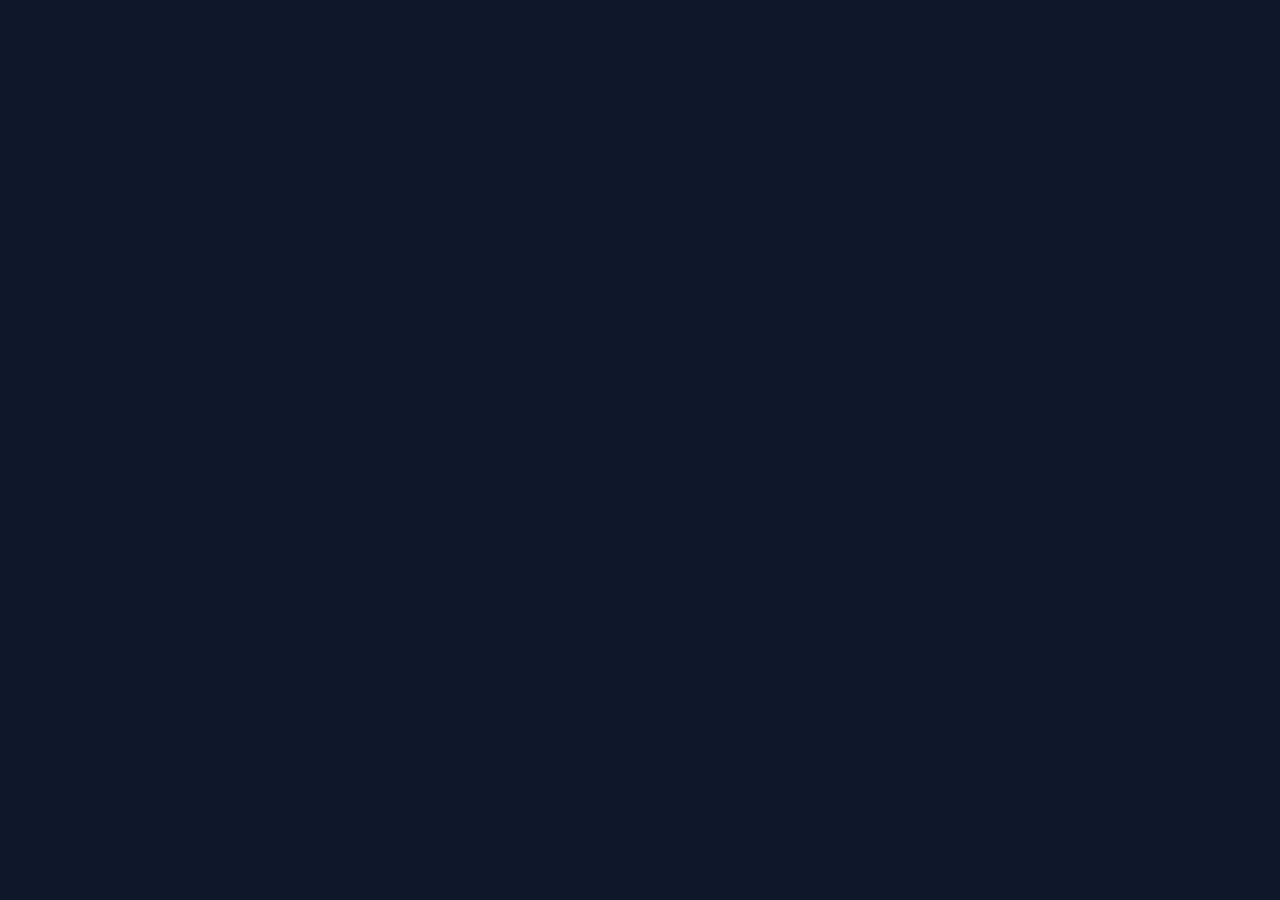
==== album-detail.html @ 4dbed735 "Feat: head y conexiones a css" ====
<!DOCTYPE html>
<html lang="en">
<head>
    <meta charset="UTF-8">
    <meta name="viewport" content="width=device-width, initial-scale=1.0">
    <title>MusicStream — Cosmic Echoes</title>
    <link rel="preconnect" href="https://fonts.googleapis.com">
    <link href="https://fonts.googleapis.com/css2?family=Barlow:wght@400;600;700&family=DM+Sans:wght@400;500;600&display=swap" rel="stylesheet">
    <link rel="stylesheet" href="css/main.css">
    <link rel="stylesheet" href="css/layout.css">
    <link rel="stylesheet" href="css/components.css">

    <meta name="description" content="Discover the latest tracks, album details, and exclusive content on MusicStream.">
    <meta name="keywords" content="album details, tracklist, exclusive content, music discovery, new releases">
    <meta name="author" content="Daniel Borja">

</head>
<body>
    
</body>
</html>
---- css/main.css ----
:root {
  --bg-main:       #0F172A;
  --bg-card:       #1E293B;
  --bg-elevated:   #273548;
  --border:        #334155;

  --green:         #81C14B;
  --green-hover:   #6aad34;
  --pink:          #FF3CC7;
  --cyan:          #9CFFFA;

  --text:          #F1F5F9;
  --text-sub:      #94A3B8;
  --text-muted:    #64748B;

  --radius:        10px;
  --radius-sm:     6px;
  --radius-full:   9999px;
}

/* ===== RESET ===== */
*, *::before, *::after { box-sizing: border-box; margin: 0; padding: 0; }
ul, ol { list-style: none; }
a { text-decoration: none; color: inherit; }
img { display: block; max-width: 100%; }
button { font: inherit; cursor: pointer; border: none; background: none; }
input, select, textarea { font: inherit; border: none; outline: none; background: none; }
html { scroll-behavior: smooth; }

/* ===== BASE ===== */
body {
  font-family: 'DM Sans', sans-serif;
  font-size: 15px;
  color: var(--text);
  background: var(--bg-main);
  line-height: 1.6;
  overflow-x: hidden;
  -webkit-font-smoothing: antialiased;
}

h1, h2, h3, h4 {
  font-family: 'Barlow', sans-serif;
  font-weight: 700;
  line-height: 1.2;
}

p { color: var(--text-sub); }
small { font-size: 12px; color: var(--text-muted); }

/* ===== SCROLLBAR ===== */
::-webkit-scrollbar { width: 5px; }
::-webkit-scrollbar-track { background: var(--bg-main); }
::-webkit-scrollbar-thumb { background: var(--border); border-radius: 99px; }
::-webkit-scrollbar-thumb:hover { background: var(--green); }

::selection { background: rgba(129,193,75,0.25); }
---- css/layout.css ----
/* ===== NAVBAR ===== */
.navbar {
  display: flex;
  align-items: center;
  justify-content: space-between;
  padding: 0 24px;
  height: 64px;
  background: var(--bg-card);
  border-bottom: 1px solid var(--border);
  position: sticky;
  top: 0;
  z-index: 100;
}

.navbar-logo {
  display: flex;
  align-items: center;
  gap: 10px;
  font-family: 'Barlow', sans-serif;
  font-size: 20px;
  font-weight: 700;
  color: var(--text);
}

.navbar-logo img {
  width: 32px;
  height: 32px;
}

.navbar-links {
  display: flex;
  gap: 32px;
}

.navbar-links a {
  color: var(--text-sub);
  font-size: 15px;
  font-weight: 500;
  transition: color 0.2s;
}

.navbar-links a:hover,
.navbar-links a.active {
  color: var(--text);
}

.navbar-links a.active {
  border-bottom: 2px solid var(--green);
  padding-bottom: 2px;
}

.navbar-actions {
  display: flex;
  align-items: center;
  gap: 16px;
}

.navbar-actions img {
  width: 20px;
  height: 20px;
  opacity: 0.7;
  cursor: pointer;
  transition: opacity 0.2s;
}

.navbar-actions img:hover { opacity: 1; }

.search-bar {
  display: flex;
  align-items: center;
  gap: 8px;
  background: var(--bg-elevated);
  border: 1px solid var(--border);
  border-radius: var(--radius-full);
  padding: 6px 14px;
}

.search-bar img { width: 16px; opacity: 0.5; }

.search-bar input {
  width: 200px;
  color: var(--text);
  font-size: 14px;
}

.search-bar input::placeholder { color: var(--text-muted); }

.avatar {
  width: 36px;
  height: 36px;
  border-radius: 50%;
  object-fit: cover;
  cursor: pointer;
  border: 2px solid var(--border);
}

/* ===== SIDEBAR ===== */
.sidebar {
  width: 200px;
  min-height: calc(100vh - 64px);
  background: var(--bg-card);
  border-right: 1px solid var(--border);
  padding: 24px 0;
  flex-shrink: 0;
}

.sidebar-label {
  font-size: 11px;
  font-weight: 600;
  letter-spacing: 1px;
  text-transform: uppercase;
  color: var(--text-muted);
  padding: 0 20px;
  margin-bottom: 12px;
}

.sidebar-item {
  display: flex;
  align-items: center;
  gap: 10px;
  padding: 10px 20px;
  color: var(--text-sub);
  font-size: 14px;
  font-weight: 500;
  cursor: pointer;
  transition: all 0.2s;
}

.sidebar-item:hover {
  background: var(--bg-elevated);
  color: var(--text);
}

.sidebar-item.active {
  color: var(--green);
  background: rgba(129, 193, 75, 0.08);
}

.sidebar-item img {
  width: 18px;
  height: 18px;
  opacity: 0.6;
}

.sidebar-item.active img,
.sidebar-item:hover img {
  opacity: 1;
}

/* ===== PAGE LAYOUT ===== */
.page-wrapper {
  display: flex;
}

.page-content {
  flex: 1;
  padding: 32px;
  min-width: 0;
}

/* ===== BREADCRUMB ===== */
.breadcrumb {
  display: flex;
  align-items: center;
  gap: 8px;
  font-size: 13px;
  color: var(--text-muted);
  margin-bottom: 24px;
}

.breadcrumb a:hover { color: var(--green); }
.breadcrumb span { color: var(--text-sub); }

/* ===== SECTION TITLE ===== */
.section-title {
  font-size: 20px;
  font-weight: 700;
  color: var(--text);
  margin-bottom: 20px;
}

/* ===== RESPONSIVE ===== */
@media (max-width: 768px) {
  .sidebar { display: none; }
  .page-content { padding: 16px; }
  .navbar-links { display: none; }
  .search-bar input { width: 120px; }
}
---- css/components.css ----
.btn {
  display: inline-flex;
  align-items: center;
  justify-content: center;
  gap: 8px;
  padding: 10px 22px;
  border-radius: var(--radius-full);
  font-size: 14px;
  font-weight: 600;
  cursor: pointer;
  transition: all 0.2s;
  white-space: nowrap;
}

.btn-primary {
  background: var(--green);
  color: #0F172A;
}
.btn-primary:hover { background: var(--green-hover); }

.btn-outline {
  background: transparent;
  border: 1px solid var(--border);
  color: var(--text-sub);
}
.btn-outline:hover {
  border-color: var(--text-sub);
  color: var(--text);
}

.btn-ghost {
  background: var(--bg-elevated);
  color: var(--text-sub);
}
.btn-ghost:hover { color: var(--text); }

.btn-danger {
  background: transparent;
  color: #EF4444;
  border: 1px solid #EF4444;
}
.btn-danger:hover { background: rgba(239,68,68,0.1); }

.btn img {
  width: 16px;
  height: 16px;
}

/* ===== CARDS ===== */
.card {
  background: var(--bg-card);
  border-radius: var(--radius);
  border: 1px solid var(--border);
  overflow: hidden;
  transition: all 0.2s;
}

.card:hover {
  border-color: var(--green);
  transform: translateY(-2px);
}

/* ALBUMES TAMAÑO BASE MEDIANO 1 A 10 */
.album-card {
  background: var(--bg-card);
  border-radius: var(--radius);
  overflow: hidden;
  cursor: pointer;
  transition: transform 0.2s;
}

.album-card:hover { transform: translateY(-3px); }

.album-card-cover {
  width: 100%;
  aspect-ratio: 1;
  object-fit: cover;
}

.album-card-info {
  padding: 12px;
}

.album-card-title {
  font-size: 14px;
  font-weight: 600;
  color: var(--text);
  margin-bottom: 2px;
  white-space: nowrap;
  overflow: hidden;
  text-overflow: ellipsis;
}

.album-card-artist {
  font-size: 12px;
  color: var(--text-muted);
  margin-bottom: 10px;
}

.album-card-price {
  display: block;
  text-align: center;
  background: var(--bg-elevated);
  color: var(--text-sub);
  border-radius: var(--radius-full);
  padding: 5px 0;
  font-size: 13px;
  font-weight: 600;
}

.album-card:hover .album-card-price {
  background: var(--green);
  color: #0F172A;
}

/* GRID */
.albums-grid {
  display: grid;
  grid-template-columns: repeat(auto-fill, minmax(160px, 1fr));
  gap: 20px;
}

.tracks-grid {
  display: grid;
  grid-template-columns: repeat(auto-fill, minmax(160px, 1fr));
  gap: 20px;
}

@media (max-width: 768px) {
  .albums-grid,
  .tracks-grid {
    grid-template-columns: repeat(2, 1fr);
    gap: 12px;
  }
}

/* INPUTS */
.input {
  width: 100%;
  background: var(--bg-elevated);
  border: 1px solid var(--border);
  border-radius: var(--radius-sm);
  padding: 10px 14px;
  color: var(--text);
  font-size: 14px;
  transition: border-color 0.2s;
}

.input:focus { border-color: var(--green); }
.input::placeholder { color: var(--text-muted); }

.input-group {
  display: flex;
  flex-direction: column;
  gap: 6px;
  margin-bottom: 16px;
}

.input-label {
  font-size: 13px;
  font-weight: 600;
  color: var(--text-sub);
}

.input-row {
  display: grid;
  grid-template-columns: 1fr 1fr;
  gap: 12px;
}

@media (max-width: 500px) {
  .input-row { grid-template-columns: 1fr; }
}

/* TRACKLIST TABLE */
.tracklist {
  width: 100%;
}

.tracklist-header {
  display: grid;
  grid-template-columns: 32px 1fr 1fr 60px;
  padding: 8px 12px;
  border-bottom: 1px solid var(--border);
  font-size: 12px;
  color: var(--text-muted);
  text-transform: uppercase;
  letter-spacing: 0.5px;
}

.tracklist-row {
  display: grid;
  grid-template-columns: 32px 1fr 1fr 60px;
  padding: 10px 12px;
  border-radius: var(--radius-sm);
  align-items: center;
  cursor: pointer;
  transition: background 0.15s;
}

/* TRACKLIST EXPERIENCES */
.tracklist-row:hover { background: var(--bg-elevated); }
.tracklist-row .track-num { color: var(--text-muted); font-size: 13px; }
.tracklist-row .track-title { font-size: 14px; font-weight: 500; color: var(--text); }
.tracklist-row .track-artist { font-size: 13px; color: var(--text-muted); }
.tracklist-row .track-duration { font-size: 13px; color: var(--text-muted); text-align: right; }

/* TABS */
.tabs {
  display: flex;
  gap: 0;
  border-bottom: 1px solid var(--border);
  margin-bottom: 20px;
}

.tab {
  padding: 10px 20px;
  font-size: 14px;
  font-weight: 500;
  color: var(--text-muted);
  cursor: pointer;
  border-bottom: 2px solid transparent;
  transition: all 0.2s;
}

.tab:hover { color: var(--text); }
.tab.active {
  color: var(--green);
  border-bottom-color: var(--green);
}

/* BADGES */
.badge {
  display: inline-block;
  padding: 3px 10px;
  border-radius: var(--radius-full);
  font-size: 11px;
  font-weight: 600;
  background: var(--bg-elevated);
  color: var(--text-sub);
}

.badge-green { background: rgba(129,193,75,0.15); color: var(--green); }
.badge-pink  { background: rgba(255,60,199,0.15); color: var(--pink); }
.badge-cyan  { background: rgba(156,255,250,0.15); color: var(--cyan); }

/* DIVIDER */
.divider {
  height: 1px;
  background: var(--border);
  margin: 20px 0;
}

/* STORE FIRST PURCHASE */
.order-summary {
  background: var(--bg-card);
  border: 1px solid var(--border);
  border-radius: var(--radius);
  padding: 24px;
}

.order-summary-title {
  font-size: 16px;
  font-weight: 700;
  margin-bottom: 20px;
}

.order-row {
  display: flex;
  justify-content: space-between;
  font-size: 14px;
  color: var(--text-sub);
  margin-bottom: 10px;
}

.order-row.total {
  font-size: 16px;
  font-weight: 700;
  color: var(--text);
  border-top: 1px solid var(--border);
  padding-top: 12px;
  margin-top: 4px;
}

/* CART CHECKOUT PRE AND POST */
.cart-item {
  display: flex;
  align-items: center;
  gap: 16px;
  background: var(--bg-card);
  border: 1px solid var(--border);
  border-radius: var(--radius);
  padding: 16px;
  margin-bottom: 12px;
}

.cart-item-cover {
  width: 60px;
  height: 60px;
  border-radius: var(--radius-sm);
  object-fit: cover;
  flex-shrink: 0;
}

.cart-item-info { flex: 1; min-width: 0; }
.cart-item-title { font-size: 15px; font-weight: 600; color: var(--text); }
.cart-item-artist { font-size: 13px; color: var(--text-muted); }
.cart-item-format { font-size: 12px; color: var(--text-muted); }

.cart-item-qty {
  display: flex;
  align-items: center;
  gap: 10px;
}

.qty-btn {
  width: 28px;
  height: 28px;
  border-radius: 50%;
  background: var(--bg-elevated);
  border: 1px solid var(--border);
  display: flex;
  align-items: center;
  justify-content: center;
  cursor: pointer;
  font-size: 16px;
  color: var(--text);
  transition: background 0.2s;
}
.qty-btn img { width: 14px; height: 14px; }
.qty-btn:hover { background: var(--border); }

.qty-num {
  font-size: 15px;
  font-weight: 600;
  min-width: 20px;
  text-align: center;
}

.cart-item-price {
  font-size: 16px;
  font-weight: 700;
  color: var(--text);
  min-width: 64px;
  text-align: right;
}

.cart-item-delete {
  opacity: 0.5;
  cursor: pointer;
  transition: opacity 0.2s;
}
.cart-item-delete:hover { opacity: 1; }
.cart-item-delete img { width: 18px; }
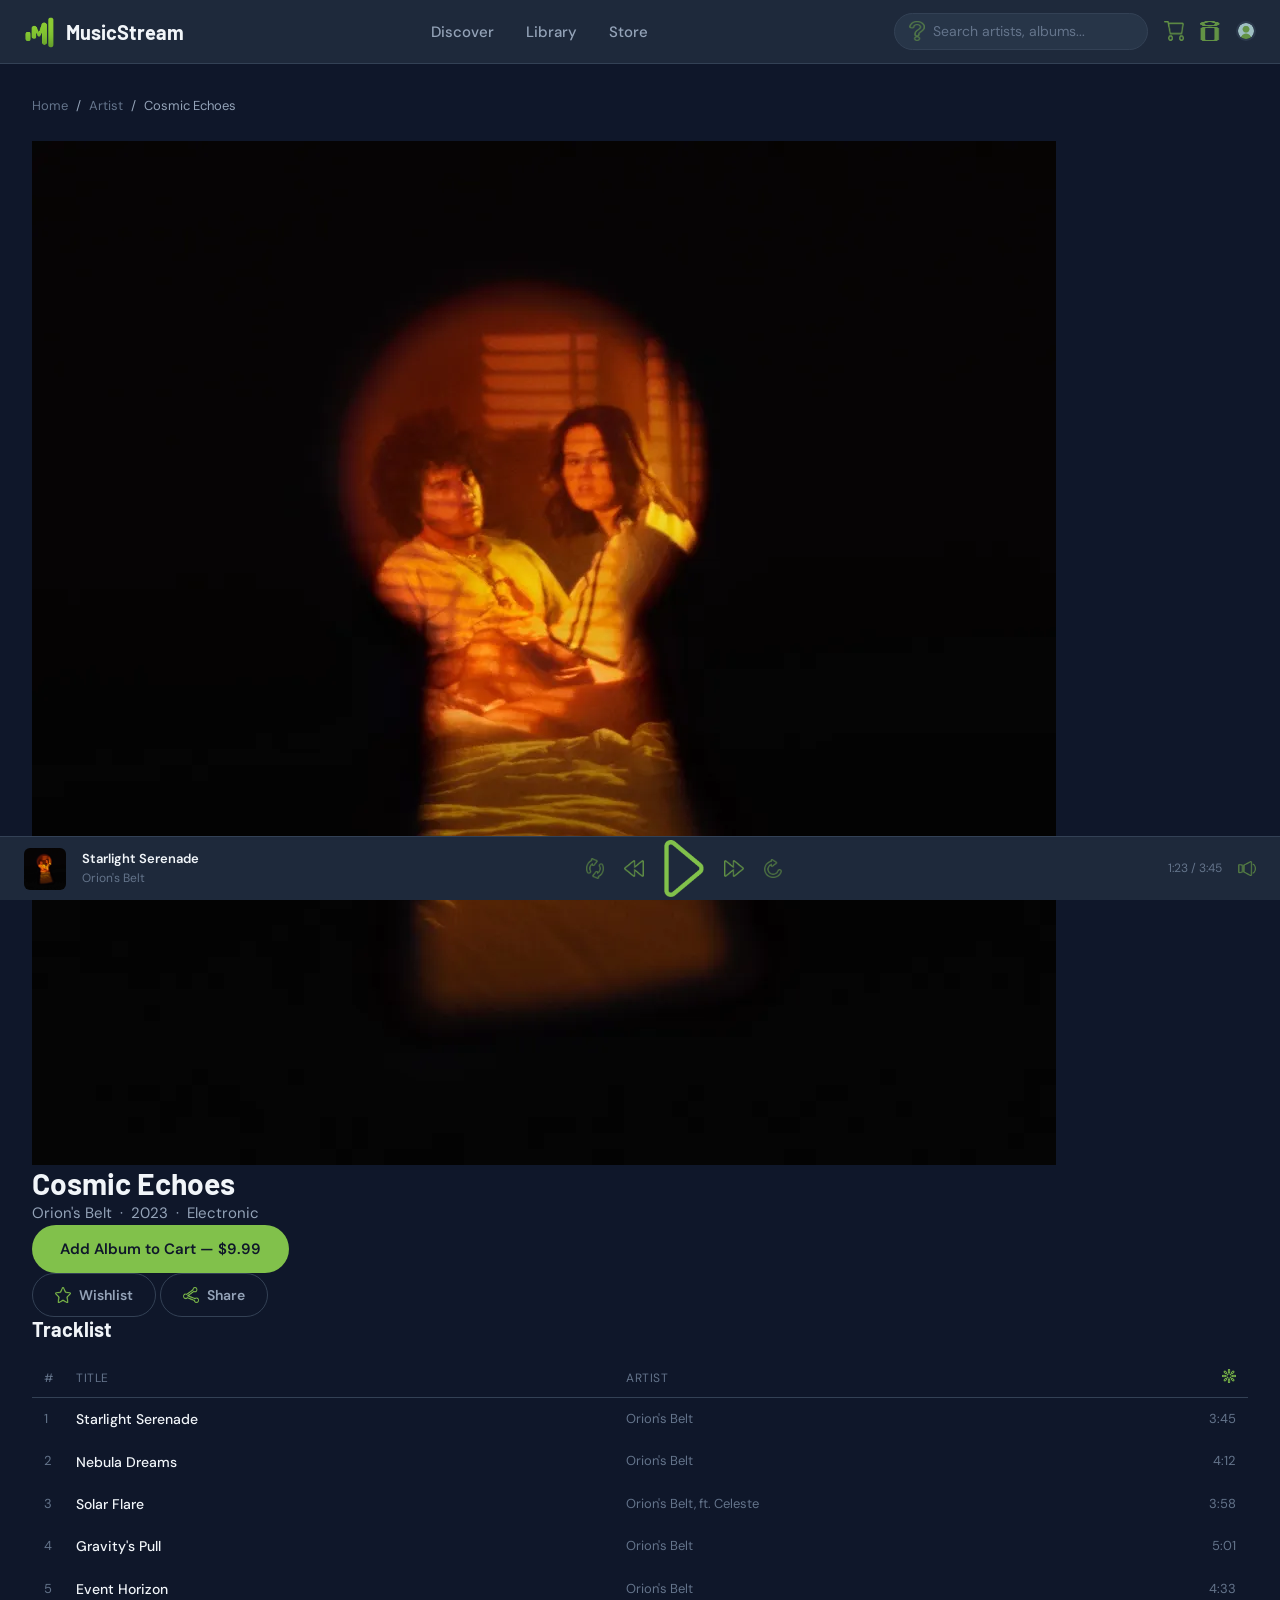
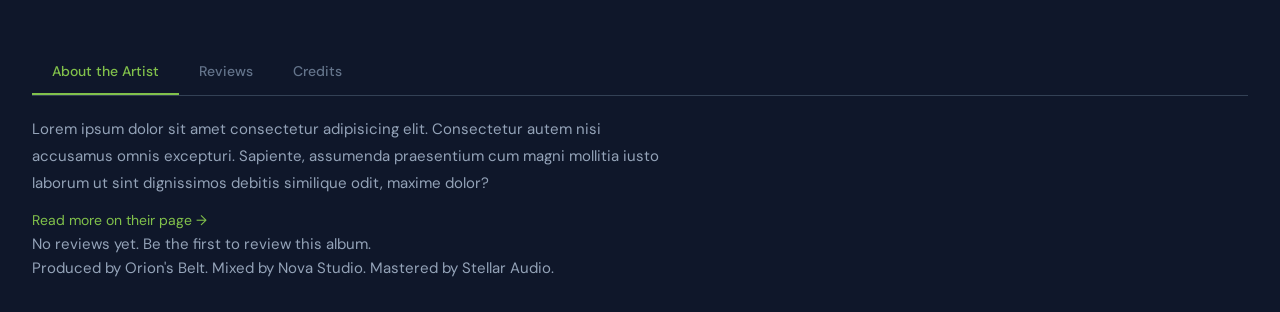
==== commit 8cc5fe4c: "Feat: album details" ====
--- a/album-detail.html
+++ b/album-detail.html
@@ -16,6 +16,175 @@
 
 </head>
 <body>
-    
+    <!-- NAVBAR -->
+  <header>
+    <nav class="navbar">
+      <a href="index.html" class="navbar-logo">
+        <img src="assets/img/logoMS.png" alt="MusicStream Logo">
+        MusicStream
+      </a>
+      <div class="navbar-links">
+        <a href="index.html">Discover</a>
+        <a href="album-detail.html">Library</a>
+        <a href="cart.html">Store</a>
+      </div>
+      <div class="navbar-actions">
+        <div class="search-bar">
+          <img src="assets/icons/NAV-SEARCH.png" alt="Search">
+          <input type="text" placeholder="Search artists, albums...">
+        </div>
+        <a href="cart.html"><img src="assets/icons/NAV-CART.png" alt="Cart"></a>
+        <img src="assets/icons/NAV-NOTIFICATION.png" alt="Notifications">
+        <img src="assets/img/PROFILEPICTURE.png" alt="Profile" class="avatar">
+      </div>
+    </nav>
+  </header>
+
+  <!-- PAGE WRAPPER -->
+  <div class="page-wrapper">
+    <main class="page-content">
+
+      <!-- BREADCRUMB -->
+      <nav class="breadcrumb">
+        <a href="index.html">Home</a>
+        <span>/</span>
+        <a href="player.html">Artist</a>
+        <span>/</span>
+        <span>Cosmic Echoes</span>
+      </nav>
+
+      <!-- ALBUM HEADER -->
+      <div class="album-header">
+
+        <!-- Cover -->
+        <img src="assets/img/cover-1.jpg" class="album-cover">
+
+        <!-- Info -->
+        <div class="album-meta">
+          <h1 class="album-title">Cosmic Echoes</h1>
+          <p class="album-info">
+            <span>Orion's Belt</span> &nbsp;·&nbsp; 2023 &nbsp;·&nbsp; Electronic
+          </p>
+
+          <div class="album-actions">
+            <a href="cart.html" class="btn btn-primary" style="width: fit-content; padding: 12px 28px; font-size: 15px;">
+              Add Album to Cart — $9.99
+            </a>
+            <div class="album-secondary-actions">
+              <button class="btn btn-outline">
+                <img src="assets/icons/PROD-WISHLIST.png" alt="" style="width:16px;">
+                Wishlist
+              </button>
+              <button class="btn btn-outline">
+                <img src="assets/icons/PROD-SHARE.png" alt="" style="width:16px;">
+                Share
+              </button>
+            </div>
+          </div>
+        </div>
+      </div>
+
+      <!-- TRACKLIST -->
+      <section>
+        <h2 class="section-title">Tracklist</h2>
+
+        <div class="tracklist">
+          <div class="tracklist-header">
+            <span>#</span>
+            <span>Title</span>
+            <span>Artist</span>
+            <span style="text-align:right;">
+              <img src="assets/icons/PROD-TRACKLIST.png" alt="Duration" style="width:14px; display:inline;">
+            </span>
+          </div>
+
+          <a href="player.html" class="tracklist-row">
+            <span class="track-num">1</span>
+            <span class="track-title">Starlight Serenade</span>
+            <span class="track-artist">Orion's Belt</span>
+            <span class="track-duration">3:45</span>
+          </a>
+          <a href="player.html" class="tracklist-row">
+            <span class="track-num">2</span>
+            <span class="track-title">Nebula Dreams</span>
+            <span class="track-artist">Orion's Belt</span>
+            <span class="track-duration">4:12</span>
+          </a>
+          <a href="player.html" class="tracklist-row">
+            <span class="track-num">3</span>
+            <span class="track-title">Solar Flare</span>
+            <span class="track-artist">Orion's Belt, ft. Celeste</span>
+            <span class="track-duration">3:58</span>
+          </a>
+          <a href="player.html" class="tracklist-row">
+            <span class="track-num">4</span>
+            <span class="track-title">Gravity's Pull</span>
+            <span class="track-artist">Orion's Belt</span>
+            <span class="track-duration">5:01</span>
+          </a>
+          <a href="player.html" class="tracklist-row">
+            <span class="track-num">5</span>
+            <span class="track-title">Event Horizon</span>
+            <span class="track-artist">Orion's Belt</span>
+            <span class="track-duration">4:33</span>
+          </a>
+        </div>
+      </section>
+
+      <!-- INFO TABS -->
+      <section style="margin-top: 40px;">
+        <div class="tabs">
+          <span class="tab active" onclick="showTab('about', this)">About the Artist</span>
+          <span class="tab" onclick="showTab('reviews', this)">Reviews</span>
+          <span class="tab" onclick="showTab('credits', this)">Credits</span>
+        </div>
+
+        <div id="tab-about" class="tab-content active">
+          <p style="max-width: 640px; line-height: 1.8;">
+            Lorem ipsum dolor sit amet consectetur adipisicing elit. Consectetur autem nisi accusamus omnis excepturi. Sapiente, assumenda praesentium cum magni mollitia iusto laborum ut sint dignissimos debitis similique odit, maxime dolor?
+          </p>
+          <a href="player.html" style="color: var(--green); font-size: 14px; display: inline-block; margin-top: 12px;">
+            Read more on their page →
+          </a>
+        </div>
+
+        <div id="tab-reviews" class="tab-content">
+          <p style="color: var(--text-sub);">No reviews yet. Be the first to review this album.</p>
+        </div>
+
+        <div id="tab-credits" class="tab-content">
+          <p style="color: var(--text-sub);">Produced by Orion's Belt. Mixed by Nova Studio. Mastered by Stellar Audio.</p>
+        </div>
+      </section>
+
+    </main>
+  </div>
+
+  <!-- MINI PLAYER BAR -->
+  <div style="position: fixed; bottom: 0; left: 0; right: 0; height: 64px; background: var(--bg-card); border-top: 1px solid var(--border); display: flex; align-items: center; padding: 0 24px; gap: 16px; z-index: 100;">
+    <img src="assets/img/cover-1.jpg" alt="" style="width:42px; height:42px; border-radius:6px; object-fit:cover;">
+    <div>
+      <p style="font-size:13px; font-weight:600; color:var(--text);">Starlight Serenade</p>
+      <p style="font-size:12px; color:var(--text-muted);">Orion's Belt</p>
+    </div>
+    <div style="flex:1; display:flex; align-items:center; justify-content:center; gap:20px;">
+      <img src="assets/icons/P-RANDOMIZE.png" alt="Shuffle" style="width:18px; opacity:0.5;">
+      <img src="assets/icons/P-SKIPLEFT.png" alt="Prev" style="width:20px; opacity:0.7;">
+      <a href="player.html"><img src="assets/icons/P-PLAY.png" alt="Play" style="width:40px;"></a>
+      <img src="assets/icons/P-SKIPRIGHT.png" alt="Next" style="width:20px; opacity:0.7;">
+      <img src="assets/icons/P-LOOP.png" alt="Loop" style="width:18px; opacity:0.5;">
+    </div>
+    <span style="font-size:12px; color:var(--text-muted);">1:23 / 3:45</span>
+    <img src="assets/icons/P-VOLUME.png" alt="Volume" style="width:18px; opacity:0.6;">
+  </div>
+
+  <script>
+    function showTab(name, el) {
+      document.querySelectorAll('.tab-content').forEach(t => t.classList.remove('active'));
+      document.querySelectorAll('.tab').forEach(t => t.classList.remove('active'));
+      document.getElementById('tab-' + name).classList.add('active');
+      el.classList.add('active');
+    }
+  </script>
 </body>
 </html>
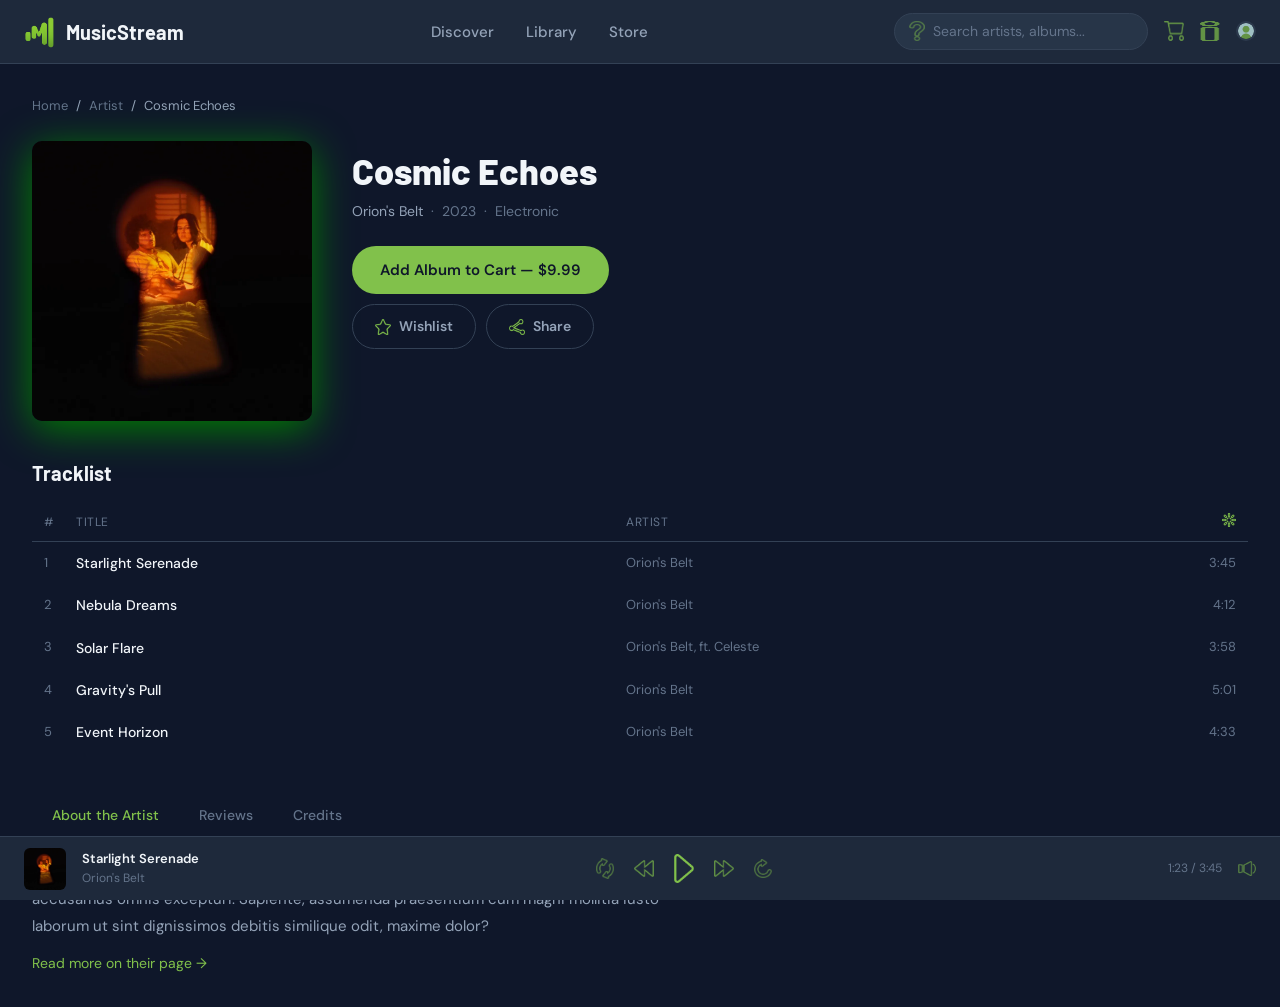
==== commit b2b39778: "Feat: css for the album, tracklist and miniplayer. Information on tabs and shadows." ====
--- a/album-detail.html
+++ b/album-detail.html
@@ -13,6 +13,36 @@
     <meta name="description" content="Discover the latest tracks, album details, and exclusive content on MusicStream.">
     <meta name="keywords" content="album details, tracklist, exclusive content, music discovery, new releases">
     <meta name="author" content="Daniel Borja">
+
+    <style>
+    .album-header {
+      display: grid;
+      grid-template-columns: 280px 1fr;
+      gap: 40px;
+      margin-bottom: 40px;
+      align-items: start;
+    }
+    .album-cover {
+      width: 100%;
+      aspect-ratio: 1;
+      object-fit: cover;
+      border-radius: var(--radius);
+      box-shadow: 0 8px 40px green;
+    }
+    .album-meta { display: flex; flex-direction: column; gap: 8px; padding-top: 8px; }
+    .album-title { font-size: 36px; font-weight: 800; color: var(--text); }
+    .album-info { font-size: 14px; color: var(--text-muted); }
+    .album-info span { color: var(--text-sub); }
+    .album-actions { display: flex; flex-direction: column; gap: 10px; margin-top: 16px; }
+    .album-secondary-actions { display: flex; gap: 10px; }
+    .tab-content { display: none; }
+    .tab-content.active { display: block; }
+
+    @media (max-width: 700px) {
+      .album-header { grid-template-columns: 1fr; }
+      .album-title { font-size: 26px; }
+    }
+  </style>
 
 </head>
 <body>
@@ -170,21 +200,13 @@
     <div style="flex:1; display:flex; align-items:center; justify-content:center; gap:20px;">
       <img src="assets/icons/P-RANDOMIZE.png" alt="Shuffle" style="width:18px; opacity:0.5;">
       <img src="assets/icons/P-SKIPLEFT.png" alt="Prev" style="width:20px; opacity:0.7;">
-      <a href="player.html"><img src="assets/icons/P-PLAY.png" alt="Play" style="width:40px;"></a>
+      <a href="player.html"><img src="assets/icons/P-PLAY.png" alt="Play" style="width:20px;"></a>
       <img src="assets/icons/P-SKIPRIGHT.png" alt="Next" style="width:20px; opacity:0.7;">
       <img src="assets/icons/P-LOOP.png" alt="Loop" style="width:18px; opacity:0.5;">
     </div>
     <span style="font-size:12px; color:var(--text-muted);">1:23 / 3:45</span>
     <img src="assets/icons/P-VOLUME.png" alt="Volume" style="width:18px; opacity:0.6;">
   </div>
-
-  <script>
-    function showTab(name, el) {
-      document.querySelectorAll('.tab-content').forEach(t => t.classList.remove('active'));
-      document.querySelectorAll('.tab').forEach(t => t.classList.remove('active'));
-      document.getElementById('tab-' + name).classList.add('active');
-      el.classList.add('active');
-    }
-  </script>
+  
 </body>
 </html>
